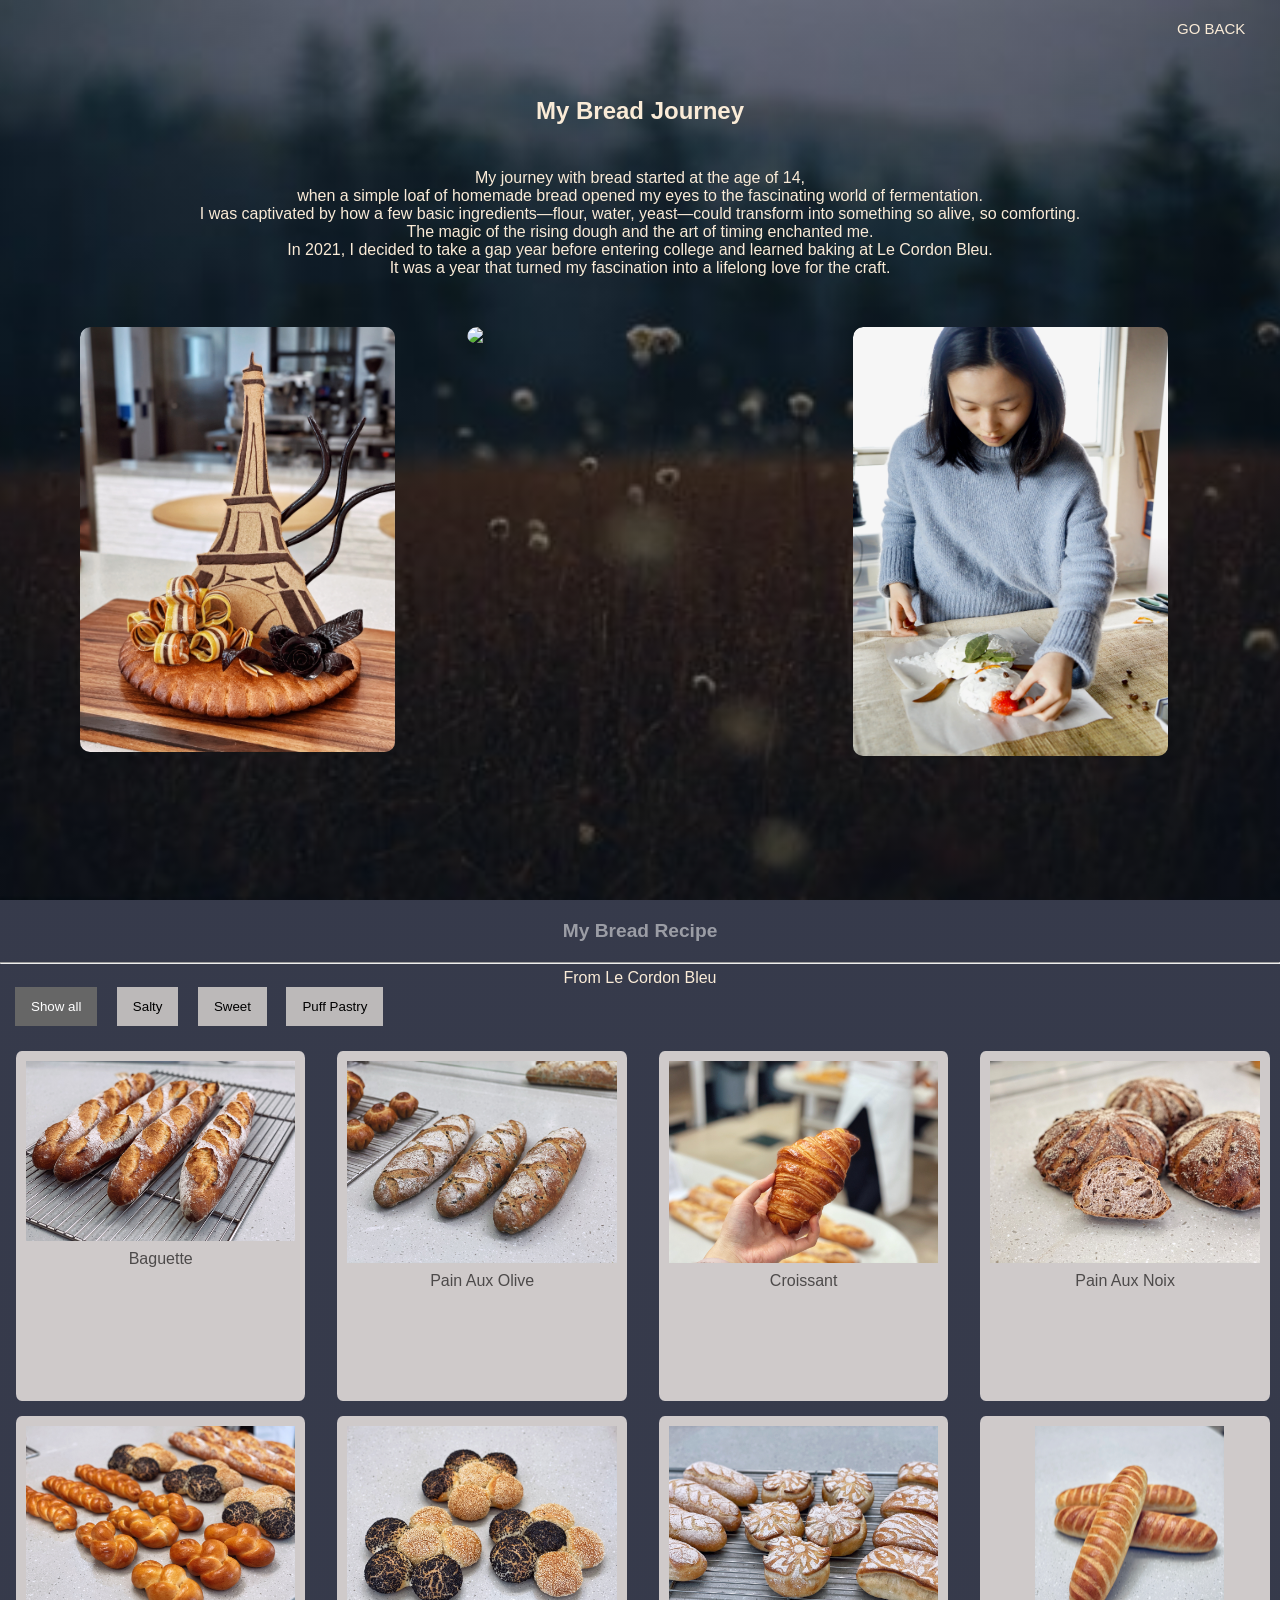
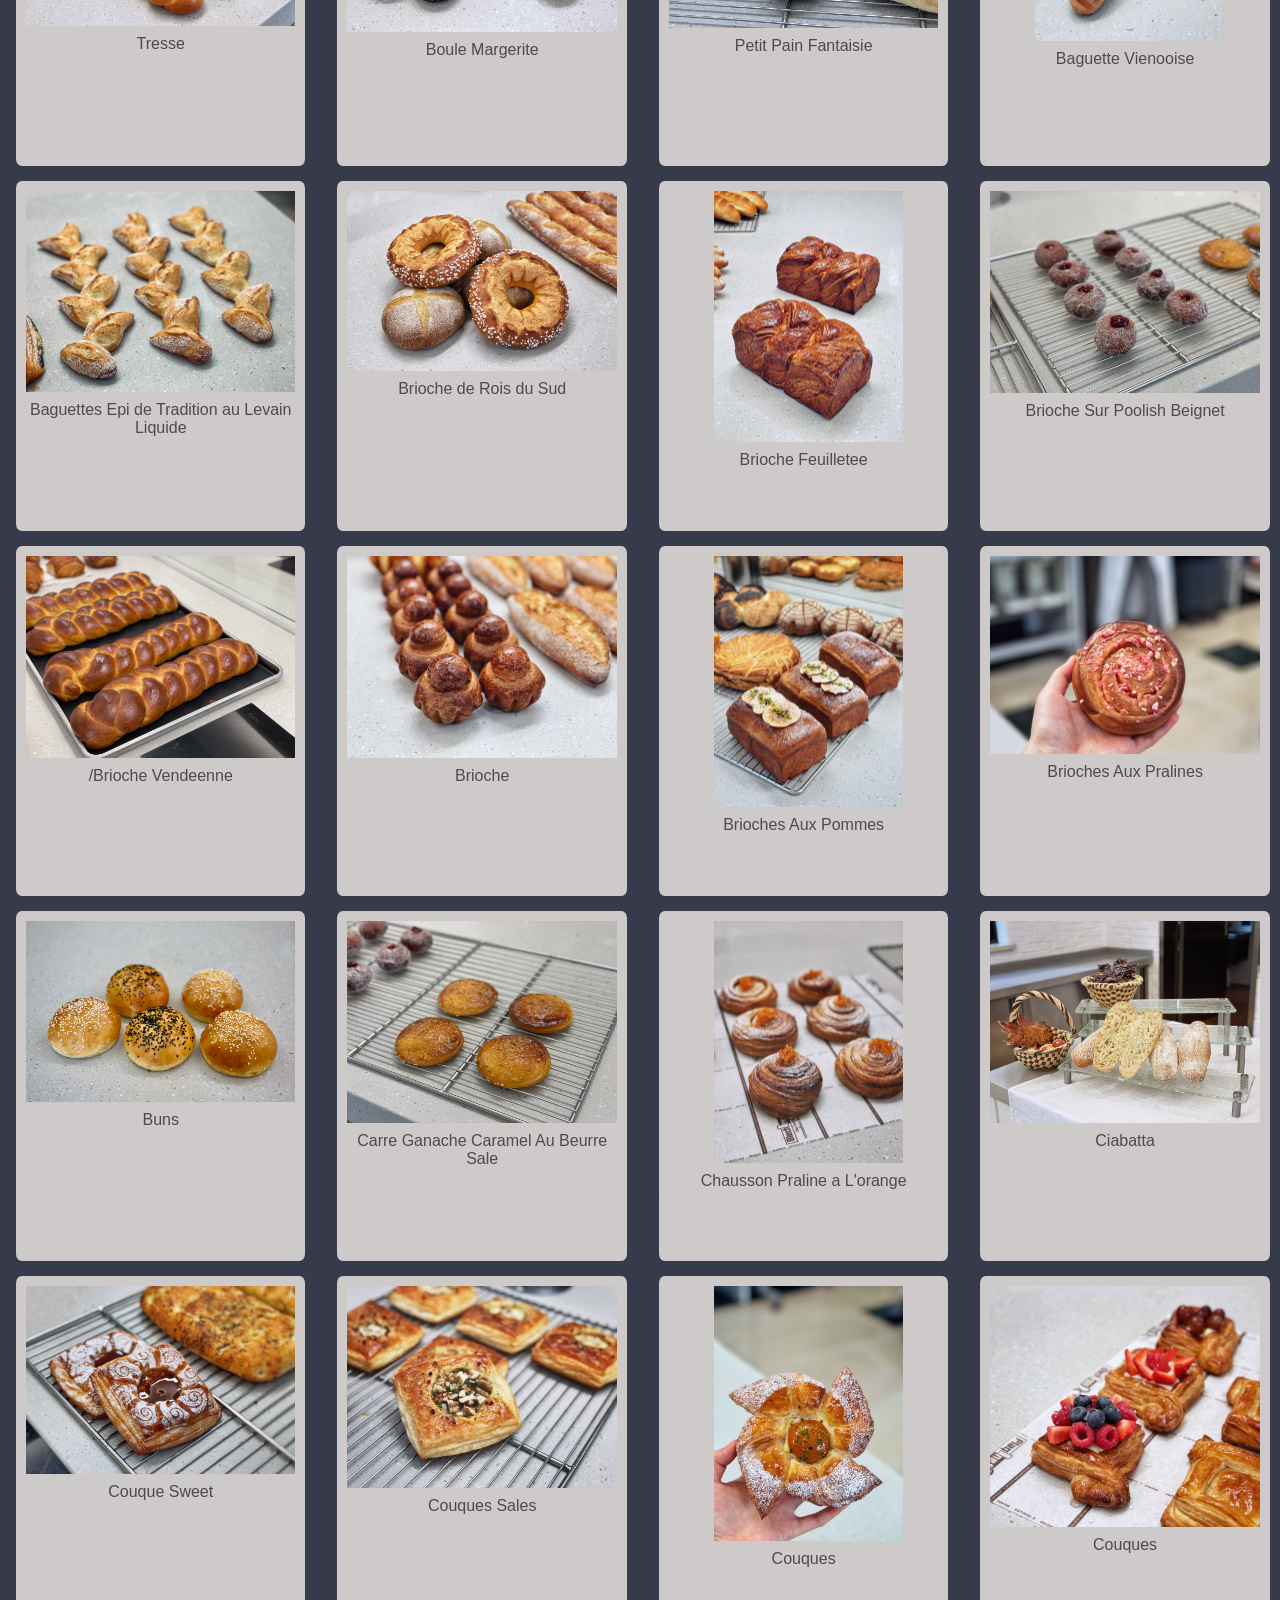
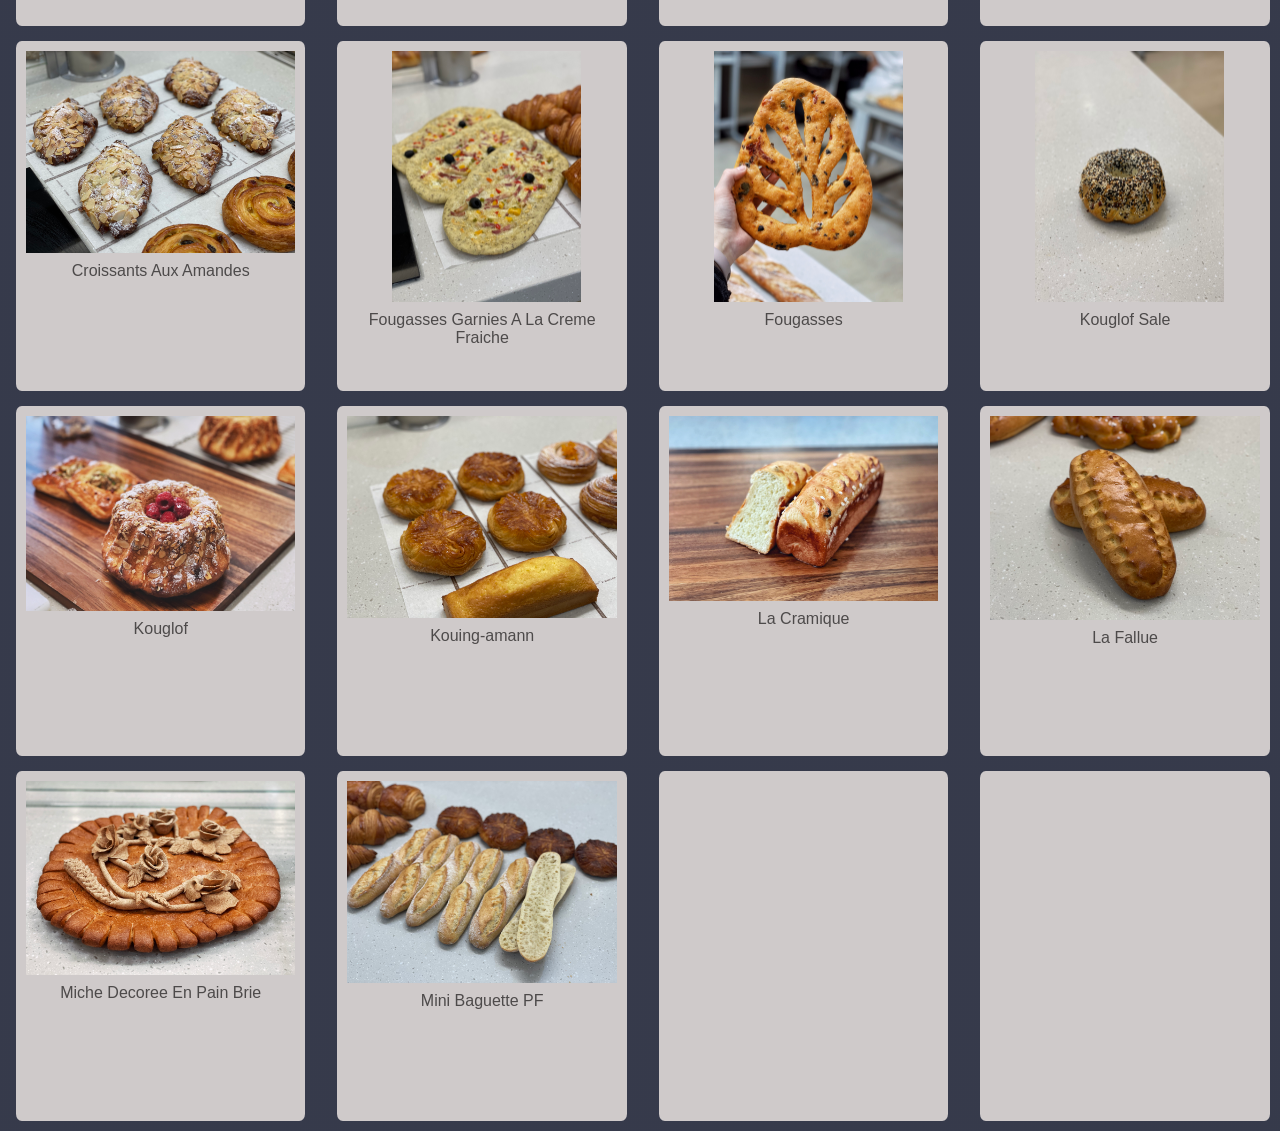
==== hobbies/baking.html @ c71e10bb "update website" ====
<!DOCTYPE html>
<html>

<head>
    <meta name="viewport" content="width=device-width, initial-scale=1.0">
    <!-- link to stylesheet-->
    <link rel="stylesheet" type="text/css" href="../css/baking-style.css">
    <title>Baking</title>
    <script src="https://kit.fontawesome.com/579f6a466d.js" crossorigin="anonymous"></script>
</head>

<body>   
    <div id="header">
        <div class = "nav-btn">
          <a href="../index.html#hobbies">GO BACK</a>
        </div>
        <div class="container">
            <h2 class="sub-title">My Bread Journey</h2>
            <p>My journey with bread started at the age of 14, <br>
              when a simple loaf of homemade bread opened my eyes to the fascinating world of fermentation.<br>
              I was captivated by how a few basic ingredients—flour, water, yeast—could transform into something so alive, so comforting. <br>
              The magic of the rising dough and the art of timing enchanted me.<br>
              In 2021, I decided to take a gap year before entering college and learned baking at Le Cordon Bleu.<br>
              It was a year that turned my fascination into a lifelong love for the craft.
            </p>
                
            <div class="baking-list">
                <div class="bake">
                    <img src="../images/bread/Le_Cordon_Bleu.jpeg" >
                    <div class="layer">
                        <h3>Le Cordon Bleu</h3>
                        <p><a href="#bread-recipe">My Bread Recipe</a></p>                     
                    </div>
                </div>
                <div class="bake">
                  <img src="https://i.pinimg.com/564x/4a/3a/ed/4a3aedffb1300dece381b8e26b8b6430.jpg">
                  <div class="layer">
                      <h3>Collections</h3>
                      <p><a href="#">Find Out</a></p>     
                  </div>
              </div>
              <div class="bake">
                <img src="../images/bread/bread_snowman.JPG" height="90%" width="auto">
                <div class="layer">
                    <h3>Fermentation</h3>
                    <p><a href="#">Find Out</a></p>     
                </div>
            </div>
            </div>
            
        </div>
    </div>

    <div id="bread-recipe">

        <h2>My Bread Recipe</h2>
        <hr>
        <h4 style="color:antiquewhite">From Le Cordon Bleu</h4>
        
        <div id="myBtnContainer">
          <button class="btn active" onclick="filterSelection('all')"> Show all</button>
          <button class="btn" onclick="filterSelection('salty')"> Salty</button>
          <button class="btn" onclick="filterSelection('sweet')"> Sweet</button>
          <button class="btn" onclick="filterSelection('puff')"> Puff Pastry</button>
        </div>
        
        <!-- Portfolio Gallery Grid -->
        <div class="row">
          <div class="column salty">
                <div class="content">
                  <a href="../images/bread/recipe/Baguette.jpg"><img src="../images/bread/pics/Baguette.jpeg" alt="baguette" style="width:100%"></a>
                  <h4>Baguette</h4>
                  <p></p>
                </div>
          </div>
          <div class="column salty">
            <div class="content">
              <a href="../images/bread/recipe/pain_aux_olive.JPG"><img src="../images/bread/pics/pain_aux_olive.JPG" alt="pain-aux-olive" style="width:100%"></a>
              <h4>Pain Aux Olive</h4>
              <p></p>
            </div>
          </div>
          <div class="column puff">
            <div class="content">
            <a href="../images/bread/recipe/croissant.JPG"><img src="../images/bread/pics/croissant.jpeg" alt="croissant" style="width:100%"></a>
              <h4>Croissant</h4>
              <p></p>
            </div>
          </div>
          <div class="column salty">
            <div class="content">
              <a href="../images/bread/recipe/pain_aux_noix.JPG"><img src="../images/bread/pics/pain_aux_noix.jpeg" alt="pain_aux_noix" style="width:100%"></a>
              <h4>Pain Aux Noix</h4>
              <p></p>
            </div>
          </div>
          <div class="column sweet">
            <div class="content">
              <a href="../images/bread/recipe/tresse.JPG"><img src="../images/bread/pics/tresse.jpeg" alt="tresse" style="width:100%"></a>
              <h4>Tresse</h4>
              <p></p>
            </div>
          </div>
          <div class="column salty">
            <div class="content">
            <a href="images/bread/recipe/boule_margerite.JPG"><img src="../images/bread/pics/boule_margerite.jpeg" alt="boule_margerite" style="width:100%"></a>
              <h4>Boule  Margerite</h4>
              <p></p>
            </div>
          </div>
        
          <div class="column sourdough">
            <div class="content">
              <a href="../images/bread/recipe/petit_pains_fantaisie2.JPG"><img src="../images/bread/pics/petit_pains_fantaisie2.jpeg" alt="Car" style="width:100%"></a>
              <h4>Petit Pain Fantaisie</h4>
              <p></p>
            </div>
          </div>
          <div class="column salty">
            <div class="content">
            <a href="../images/bread/recipe/baguette_viennoise.JPG"><img src="../images/bread/pics/baguette_viennoise.jpeg" alt="baguette_viennoise" style="width:70%; margin-left:45px"></a>
              <h4>Baguette Vienooise</h4>
              <p></p>
            </div>
          </div>
          <div class="column salty">
            <div class="content">
            <a href="../images/bread/recipe/baguettes_epi_de_tradition_au_levain_liquide.JPG"><img src="../images/bread/pics/baguettes_epi_de_tradition_au_levain_liquide.jpeg" alt="baguettes_epi_de_tradition_au_levain_liquide" style="width:100%"></a>
              <h4>Baguettes Epi de Tradition au Levain Liquide</h4>
              <p></p>
            </div>
          </div>
         <div class="column sweet">
            <div class="content">
            <a href="../images/bread/recipe/brioche_de_rois_du_sud.JPG"><img src="../images/bread/pics/brioche_de_rois_du_sud.jpeg" alt="brioche_de_rois_du_sud" style="width:100%"></a>
              <h4>Brioche de Rois du Sud</h4>
              <p></p>
            </div>
         </div>
         <div class="column puff">
          <div class="content">
          <a href="../images/bread/recipe/brioche_feuilletee.JPG"><img src="../images/bread/pics/brioche_feuilletee.jpeg" alt="brioche_feuilletee" style="width:70%; margin-left:45px"></a>
            <h4>Brioche Feuilletee</h4>
            <p></p>
          </div>
       </div>
     <div class="column sweet">
        <div class="content">
        <a href="../images/bread/recipe/brioche_sur_poolish_beignet.JPG"><img src="../images/bread/pics/brioche_sur_poolish_beignet.jpeg" alt="brioche_sur_poolish_beignet" style="width:100%"></a>
          <h4>Brioche Sur Poolish Beignet</h4>
          <p></p>
        </div>
     </div>
     <div class="column sweet">
      <div class="content">
      <a href="../images/bread/recipe/brioche_vendeenne.JPG"><img src="../images/bread/pics/brioche_vendeenne.jpeg" alt="brioche_vendeenne" style="width:100%"></a>
        <h4>/Brioche Vendeenne</h4>
        <p></p>
      </div>
     </div>
     <div class="column sweet">
      <div class="content">
      <a href="../images/bread/recipe/brioche.JPG"><img src="../images/bread/pics/brioche.jpeg" alt="brioche" style="width:100%"></a>
        <h4>Brioche</h4>
        <p></p>
      </div>
     </div>
     <div class="column sweet">
      <div class="content">
      <a href="../images/bread/recipe/brioches_aux_pommes.JPG"><img src="../images/bread/pics/brioches_aux_pommes.jpeg" alt="brioches_aux_pommes" style="width:70%; margin-left:45px"></a>
        <h4>Brioches Aux Pommes</h4>
        <p></p>
      </div>
     </div>
     <div class="column sweet">
      <div class="content">
      <a href="../images/bread/recipe/Brioches_Aux_Pralines.jpg"><img src="../images/bread/pics/Brioches_Aux_Pralines.jpeg" alt="Brioches_Aux_Pralines" style="width:100%"></a>
        <h4>Brioches Aux Pralines</h4>
        <p></p>
      </div>
     </div>
     <div class="column sweet">
      <div class="content">
      <a href="../images/bread/recipe/buns.JPG"><img src="../images/bread/pics/buns.jpeg" alt="buns" style="width:100%"></a>
        <h4>Buns</h4>
        <p></p>
      </div>
     </div>
     <div class="column sweet">
      <div class="content">
      <a href="../images/bread/recipe/carre_ganache_caramel_au_beurre_sale.JPG"><img src="../images/bread/pics/carre_ganache_caramel_au_beurre__sale.jpeg" alt="carre_ganache_caramel_au_beurre_sale" style="width:100%"></a>
        <h4>Carre Ganache Caramel Au Beurre Sale</h4>
        <p></p>
      </div>
     </div>
     <div class="column puff">
      <div class="content">
      <a href="../images/bread/recipe/chausson_praline_a_l'orange.JPG"><img src="../images/bread/pics/chausson_praline_a__l'orange.jpeg" alt="chausson_praline_a_l'orange" style="width:70%; margin-left:45px"></a>
        <h4>Chausson Praline a L'orange</h4>
        <p></p>
      </div>
     </div>
     <div class="column salty">
      <div class="content">
      <a href="../images/bread/recipe/ciabatta.JPG"><img src="../images/bread/pics/ciabatta.jpeg" alt="ciabatta" style="width:100%"></a>
        <h4>Ciabatta</h4>
        <p></p>
      </div>
     </div>
     <div class="column puff">
      <div class="content">
      <a href="../"><img src="../images/bread/pics/couque_sweet.jpeg" alt="couque_sweet" style="width:100%"></a>
        <h4>Couque Sweet</h4>
        <p></p>
      </div>
     </div>
     <div class="column puff">
      <div class="content">
      <a href="../images/bread/recipe/couques_sales.JPG"><img src="../images/bread/pics/couques_sales.jpeg" alt="couques_sales" style="width:100%"></a>
        <h4>Couques Sales</h4>
        <p></p>
      </div>
     </div>
     <div class="column puff">
      <div class="content">
      <a href="../images/bread/recipe/couques.JPG"><img src="../images/bread/pics/couques.jpeg" alt="couques" style="width:70%; margin-left:45px"></a>
        <h4>Couques</h4>
        <p></p>
      </div>
     </div>
     <div class="column puff">
      <div class="content">
      <a href="../images/bread/recipe/couques2.JPG"><img src="../images/bread/pics/couques2.jpeg" alt="couques2" style="width:100%"></a>
        <h4>Couques</h4>
        <p></p>
      </div>
     </div>
     <div class="column puff">
      <div class="content">
      <a href="../images/bread/recipe/Croissants_Aux_Amandes.jpg"><img src="../images/bread/pics/Croissants_Aux_Amandes.jpeg" alt="Croissants_Aux_Amandes" style="width:100%"></a>
        <h4>Croissants Aux Amandes</h4>
        <p></p>
      </div>
     </div>
     <div class="column salty">
      <div class="content">
      <a href="../images/bread/recipe/fougasses_garnies_a_la_creme_fraiche.JPG"><img src="../images/bread/pics/fougasses_garnies_a_la_creme_fraiche.jpeg" alt="fougasses_garnies_a_la_creme_fraiche" style="width:70%; margin-left:45px"></a>
        <h4>Fougasses Garnies A La Creme Fraiche</h4>
        <p></p>
      </div>
     </div>
     <div class="column salty">
      <div class="content">
      <a href="../images/bread/recipe/Fougasses.jpg"><img src="../images/bread/pics/Fougasses.jpeg" alt="Fougasses" style="width:70%; margin-left:45px"></a>
        <h4>Fougasses</h4>
        <p></p>
      </div>
     </div>
     <div class="column salty">
      <div class="content">
      <a href="../images/bread/recipe/kouglof_sale.JPG"><img src="../images/bread/pics/kouglof_sale.jpeg" alt="kouglof_sale" style="width:70%; margin-left:45px"></a>
        <h4>Kouglof Sale</h4>
        <p></p>
      </div>
     </div>
     <div class="column sweet">
      <div class="content">
      <a href="../images/bread/recipe/kouglof.JPG"><img src="../images/bread/pics/kouglof.jpeg" alt="kouglof" style="width:100%"></a>
        <h4>Kouglof</h4>
        <p></p>
      </div>
     </div>
     <div class="column puff">
      <div class="content">
      <a href="../images/bread/recipe/kouing-amann.JPG"><img src="../images/bread/pics/kouing-amann.jpeg" alt="kouing-amann" style="width:100%"></a>
        <h4>Kouing-amann</h4>
        <p></p>
      </div>
     </div>
     <div class="column sweet">
      <div class="content">
      <a href="../images/bread/recipe/La_Cramique.jpg"><img src="../images/bread/pics/La_Cramique.jpeg" alt="La_Cramique" style="width:100%"></a>
        <h4>La Cramique</h4>
        <p></p>
      </div>
     </div>
     <div class="column sweet">
      <div class="content">
      <a href="../images/bread/recipe/La_Fallue.jpg"><img src="../images/bread/pics/La_Fallue.jpeg" alt="La_Fallue" style="width:100%"></a>
        <h4>La Fallue</h4>
        <p></p>
      </div>
     </div>
     <div class="column salty">
      <div class="content">
      <a href="../images/bread/recipe/miche_decoree_en_pain_brie.JPG"><img src="../images/bread/pics/miche_decoree_en_pain_brie.jpeg" alt="miche_decoree_en_pain_brie" style="width:100%"></a>
        <h4>Miche Decoree En Pain Brie</h4>
        <p></p>
      </div>
     </div>
     <div class="column salty">
      <div class="content">
      <a href="../images/bread/recipe/mini_baguette_PF.JPG"><img src="../images/bread/pics/mini_baguette_PF.jpeg" alt="mini_baguette_PF" style="width:100%"></a>
        <h4>Mini Baguette PF</h4>
        <p></p>
      </div>
     </div>     
     <div class="column sweet">
      <div class="content">
      <a href="../"><img src="../" alt="" style="width:100%"></a>
        <h4></h4>
        <p></p>
      </div>
     </div>
     <div class="column sweet">
      <div class="content">
      <a href="../"><img src="../" alt="" style="width:100%"></a>
        <h4></h4>
        <p></p>
      </div>
     </div>

        <!-- END GRID -->
        </div>
        
    </div>


<!-- JavaScript for Gallery -->

    <script>
        filterSelection("all")
        function filterSelection(c) {
          var x, i;
          x = document.getElementsByClassName("column");
          if (c == "all") c = "";
          for (i = 0; i < x.length; i++) {
            w3RemoveClass(x[i], "show");
            if (x[i].className.indexOf(c) > -1) w3AddClass(x[i], "show");
          }
        }
        
        function w3AddClass(element, name) {
          var i, arr1, arr2;
          arr1 = element.className.split(" ");
          arr2 = name.split(" ");
          for (i = 0; i < arr2.length; i++) {
            if (arr1.indexOf(arr2[i]) == -1) {element.className += " " + arr2[i];}
          }
        }
        
        function w3RemoveClass(element, name) {
          var i, arr1, arr2;
          arr1 = element.className.split(" ");
          arr2 = name.split(" ");
          for (i = 0; i < arr2.length; i++) {
            while (arr1.indexOf(arr2[i]) > -1) {
              arr1.splice(arr1.indexOf(arr2[i]), 1);     
            }
          }
          element.className = arr1.join(" ");
        }
        
        
        // Add active class to the current button (highlight it)
        var btnContainer = document.getElementById("myBtnContainer");
        var btns = btnContainer.getElementsByClassName("btn");
        for (var i = 0; i < btns.length; i++) {
          btns[i].addEventListener("click", function(){
            var current = document.getElementsByClassName("active");
            current[0].className = current[0].className.replace(" active", "");
            this.className += " active";
          });
        }
        </script>
        

</body>
</html>
---- css/baking-style.css ----
/* ------Baking------ */
html{
    scroll-behavior:smooth;
  }
  *{
    margin:0;
    padding: 0;
    font-family:'Poppins',sans-serif;
  }
  #header{
      height:100vh;
      width:100%;
      background:linear-gradient(rgba(4,9,30,0.5),rgba(4,9,30,0.5)),url(../images/background/ARTFLAKES_COM.jpeg);
      background-position:center;
      background-color: #4d4a4a;
      background-size:cover;
      position:relative;
  }
  .nav-btn{
    display:flex;
    justify-content:space-between;
  }
  
  .nav-btn a{
      color:antiquewhite;
      margin-left:90%;
      text-decoration:none;
      font-size:15px;
      font-family:'Gill Sans', 'Gill Sans MT', Calibri, 'Trebuchet MS', sans-serif;
      padding:20px 25px 20px;
      cursor:pointer;
      display:inline-block;
      position:relative;
  }
  .nav-btn ::after{
    content:'';
    width:0;
    left:0;
    height:2px;
    background: #f3ba35;
    display:block;
    margin:auto;
    transition:0.5s;
  }
  .nav-btn :hover::after{
    width:100%;
  }
  
  .sub-title{
      font-family:'Gill Sans', 'Gill Sans MT', Calibri, 'Trebuchet MS', sans-serif;
      text-align:center;
      color:antiquewhite;
      margin-bottom:5px;
      padding: 3%;
  }
  .container p{
      text-align:center;
      margin-top: 5px;
      font-family:'Gill Sans', 'Gill Sans MT', Calibri, 'Trebuchet MS', sans-serif;
      color:antiquewhite;
  }
  .baking-list{
      display:grid;
      grid-template-columns:repeat(auto-fit,minmax(100px,1fr));
      grid-gap:40px;
      margin-top:50px;
      margin-bottom:50px;
      margin-right:80px;
      margin-left:80px;
      border-radius:10px;
  }
  
  .bake{
      border-radius:10px;
      position:relative;
      overflow:hidden;
  }
  .bake img{
      width:315px;
      border-radius:10px;
      display:block;
      transition:transform 0.5s;
  }
  .layer{
      width:350px;
      height:0;
      background:linear-gradient(rgba(235, 227, 227, 0.8),#f3ba35);
      border-radius:10px;
      position:absolute;
      left:0;
      bottom:0;
      overflow:hidden;
      display:flex;
      align-items:center;
      justify-content:center;
      flex-direction:column;
      padding: 0 40px;
      text-align:center;
      border-right:10px;
      font-size:20px;
      transition:height 0.5s;
  }
  
  .layer h3{
      font-weight:600;
      margin-bottom:20px;
      font-family: 'Gill Sans', 'Gill Sans MT', Calibri, 'Trebuchet MS', sans-serif;
      color:#666;
      font-size:large;
  
  }
  .layer p a{
      font-weight:400;
      font-family: 'Gill Sans', 'Gill Sans MT', Calibri, 'Trebuchet MS', sans-serif;
      color:#666;
      font-size:medium;
      text-decoration:overline;
  }
  .bake:hover img{
      transform:scale(1.1);
      border-radius:10px;
  
  }
  .bake:hover .layer{
      height:100%;
      width:350px;
      left:-15px;
  }
  /* .baking-list div:hover{
      background:#f3ba35;
      transform:translateY(-10px);
  } */
  
  
  /* ------Image Gallery------ */
  #bread-recipe {
      /* max-width: 1000px; */
      margin: 0;
      height:fit-content;
      width:100%;
      /* padding:20px 0; */
      background:linear-gradient(rgba(4,9,30,0.8),rgba(4,9,30,0.8));
      background-position:center;
      background-size:cover;
      position:relative;
  }
    
  #bread-recipe h2{
      font-weight:600;
      font-family: 'Gill Sans', 'Gill Sans MT', Calibri, 'Trebuchet MS', sans-serif;
      color:#ffffff;
      font-size:larger;
      text-align: center;
      /* background-color: #f1f1f1; */
      opacity:0.5;
      padding: 20px;
      
  }
  #bread-recipe h4{
      font-family: 'Gill Sans', 'Gill Sans MT', Calibri, 'Trebuchet MS', sans-serif;
      text-align: center;
      color:#4d4a4a;
      font-weight:400;
      margin-top: 5px;
  
  }
  * {
      box-sizing: border-box;
    }
    
    h1 {
      font-size: 50px;
      word-break: break-all;
    }
    
    .row {
      margin: 10px -16px;
    }
    
    /* Add padding BETWEEN each column */
    .row,
    .row > .column {
      padding: 5px;
    }
    
    /* Create three equal columns that floats next to each other */
    .column {
      float:left;
      width: 23%;
      display: none; /* Hide all elements by default */
      margin-left: 22px;
    }
    
    /* Clear floats after rows */ 
    .row:after {
      content: "";
      display: table;
      clear: both;
    }
    
    /* Content */
    .content {
      background-color: rgb(207, 202, 202);
      padding: 10px;
      height:350px;
      color:#4d4a4a;
      border-radius: 2%;
      margin-top: 5px;
    }
    
    /* The "show" class is added to the filtered elements */
    .show {
      display: block;
    }
    
    /* Style the buttons */
    .btn {
      border: none;
      outline: none;
      padding: 12px 16px;
      background-color: #bcb9b9;
      cursor: pointer;
      margin-left: 15px;
    }
    
    .btn:hover {
      background-color: #ddd;
    }
    
    .btn.active {
      background-color: #666;
      color: white;
    }
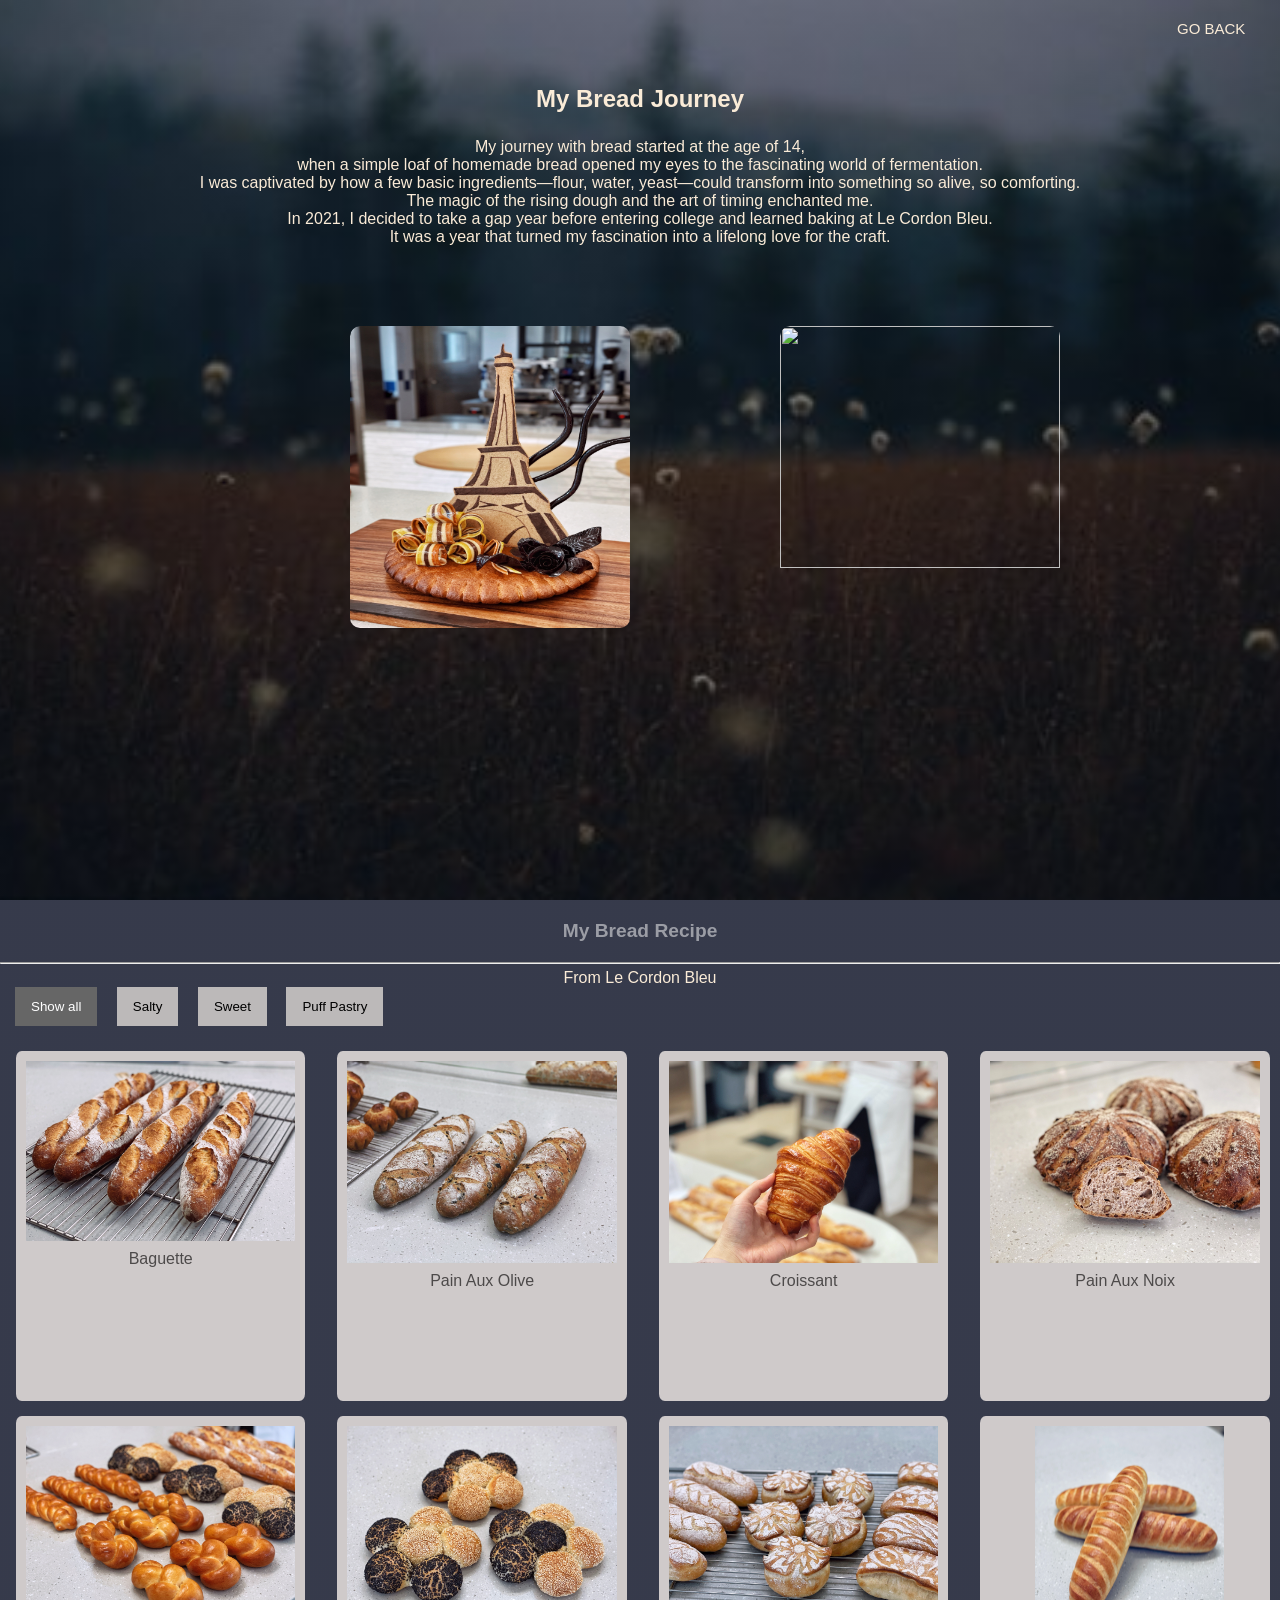
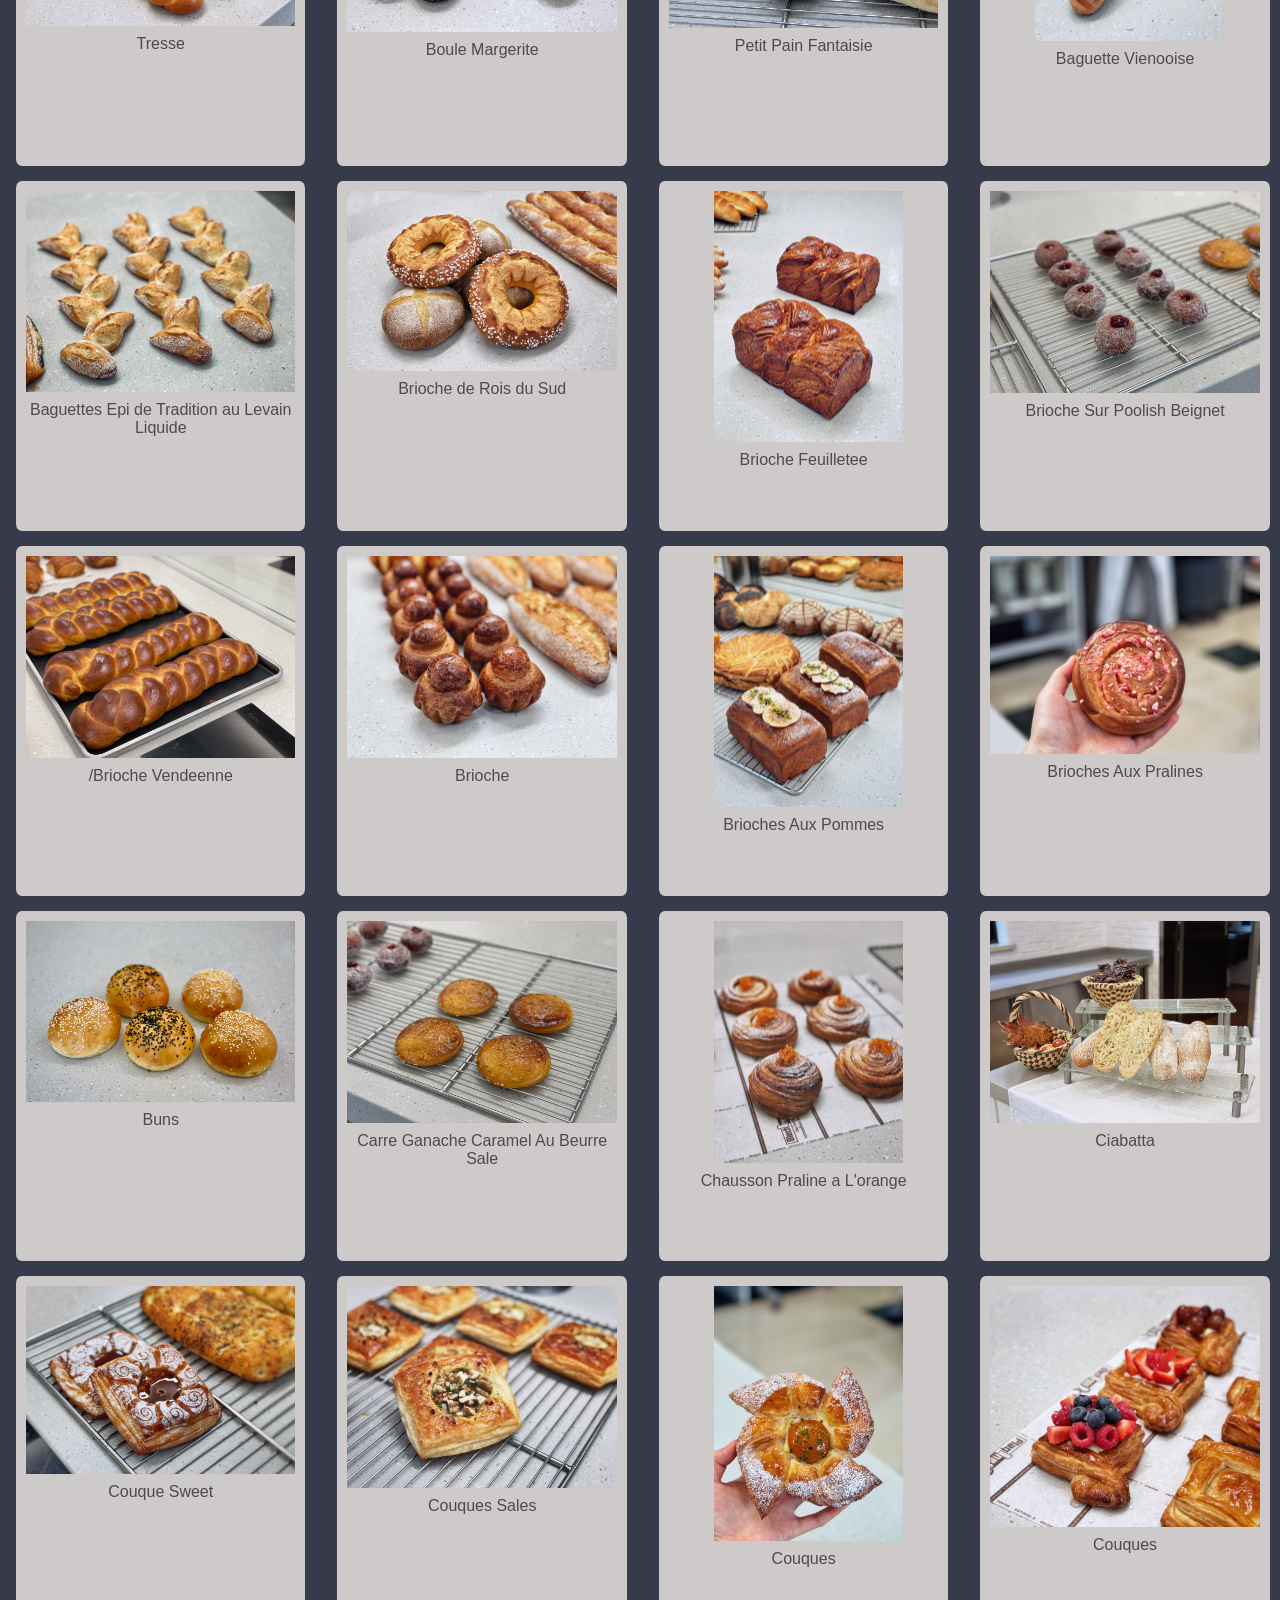
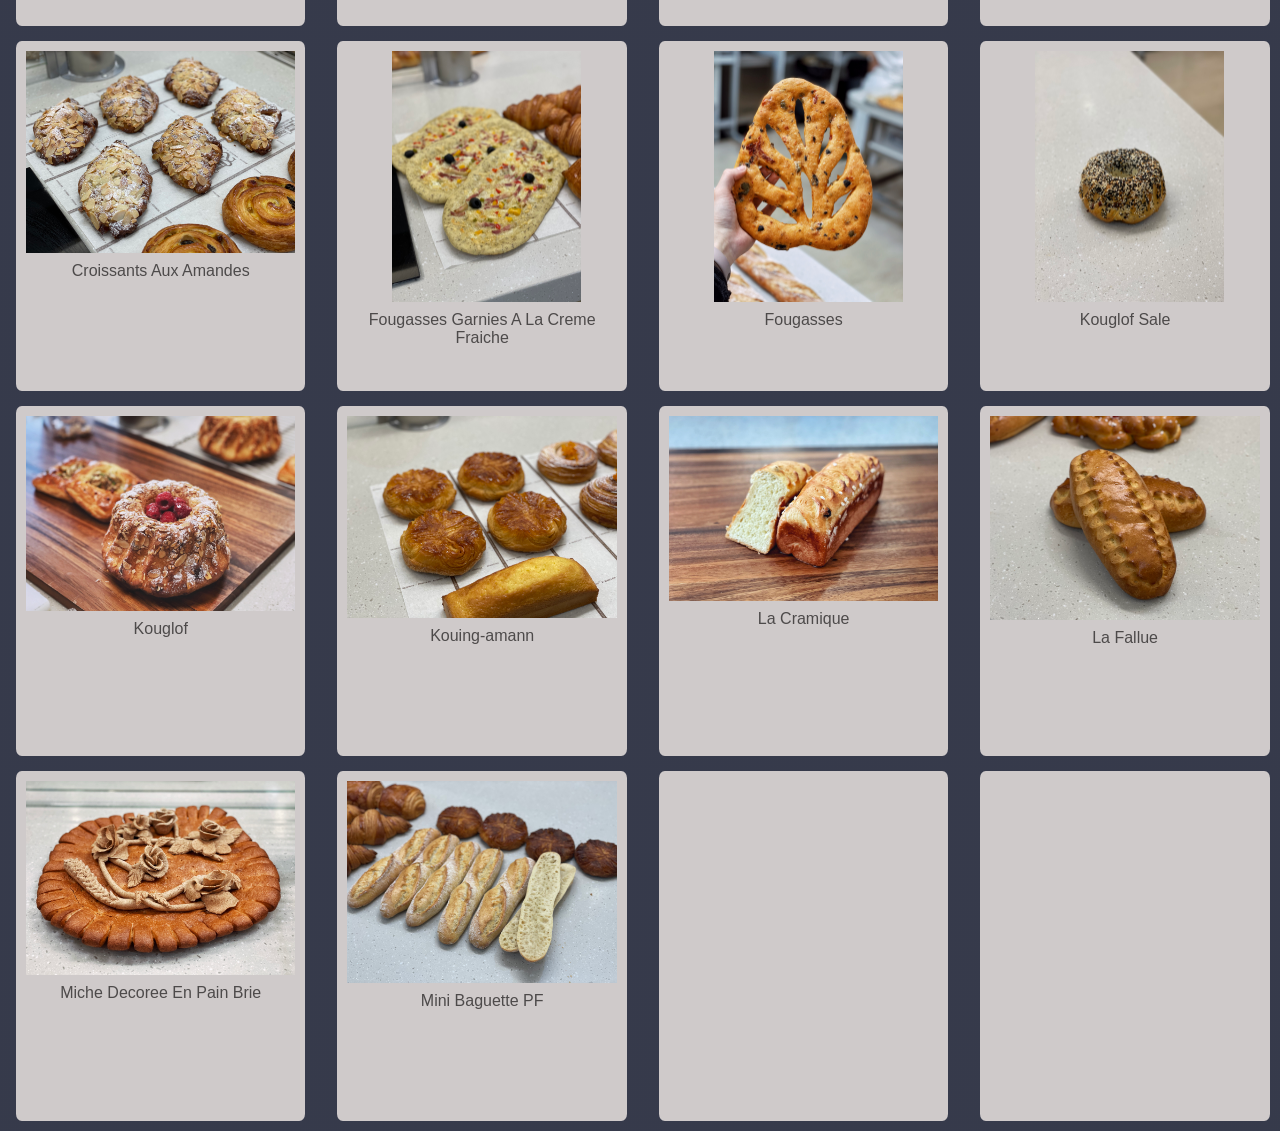
==== commit ae51bc20: "update" ====
--- a/hobbies/baking.html
+++ b/hobbies/baking.html
@@ -26,26 +26,20 @@
                 
             <div class="baking-list">
                 <div class="bake">
-                    <img src="../images/bread/Le_Cordon_Bleu.jpeg" >
+                    <img src="../images/bread/Le_Cordon_Bleu.jpeg" height="80%" width="auto">
                     <div class="layer">
                         <h3>Le Cordon Bleu</h3>
                         <p><a href="#bread-recipe">My Bread Recipe</a></p>                     
                     </div>
                 </div>
                 <div class="bake">
-                  <img src="https://i.pinimg.com/564x/4a/3a/ed/4a3aedffb1300dece381b8e26b8b6430.jpg">
+                  <img src="https://i.pinimg.com/564x/4a/3a/ed/4a3aedffb1300dece381b8e26b8b6430.jpg" height="80%" width="auto">
                   <div class="layer">
                       <h3>Collections</h3>
                       <p><a href="#">Find Out</a></p>     
                   </div>
               </div>
-              <div class="bake">
-                <img src="../images/bread/bread_snowman.JPG" height="90%" width="auto">
-                <div class="layer">
-                    <h3>Fermentation</h3>
-                    <p><a href="#">Find Out</a></p>     
-                </div>
-            </div>
+             
             </div>
             
         </div>
--- a/css/baking-style.css
+++ b/css/baking-style.css
@@ -50,23 +50,23 @@
       font-family:'Gill Sans', 'Gill Sans MT', Calibri, 'Trebuchet MS', sans-serif;
       text-align:center;
       color:antiquewhite;
-      margin-bottom:5px;
-      padding: 3%;
+      margin-bottom:0;
+      padding: 2%;
   }
   .container p{
       text-align:center;
-      margin-top: 5px;
+      margin-top: 0;
       font-family:'Gill Sans', 'Gill Sans MT', Calibri, 'Trebuchet MS', sans-serif;
       color:antiquewhite;
   }
   .baking-list{
       display:grid;
       grid-template-columns:repeat(auto-fit,minmax(100px,1fr));
-      grid-gap:40px;
-      margin-top:50px;
-      margin-bottom:50px;
+      grid-gap:10px;
+      margin-top:80px;
+      margin-bottom:80px;
       margin-right:80px;
-      margin-left:80px;
+      margin-left:350px;
       border-radius:10px;
   }
   
@@ -76,19 +76,19 @@
       overflow:hidden;
   }
   .bake img{
-      width:315px;
+      width:280px;
       border-radius:10px;
       display:block;
       transition:transform 0.5s;
   }
   .layer{
-      width:350px;
+      width:300px;
       height:0;
       background:linear-gradient(rgba(235, 227, 227, 0.8),#f3ba35);
       border-radius:10px;
       position:absolute;
       left:0;
-      bottom:0;
+      bottom:50px;
       overflow:hidden;
       display:flex;
       align-items:center;
@@ -123,7 +123,7 @@
   }
   .bake:hover .layer{
       height:100%;
-      width:350px;
+      width:315px;
       left:-15px;
   }
   /* .baking-list div:hover{
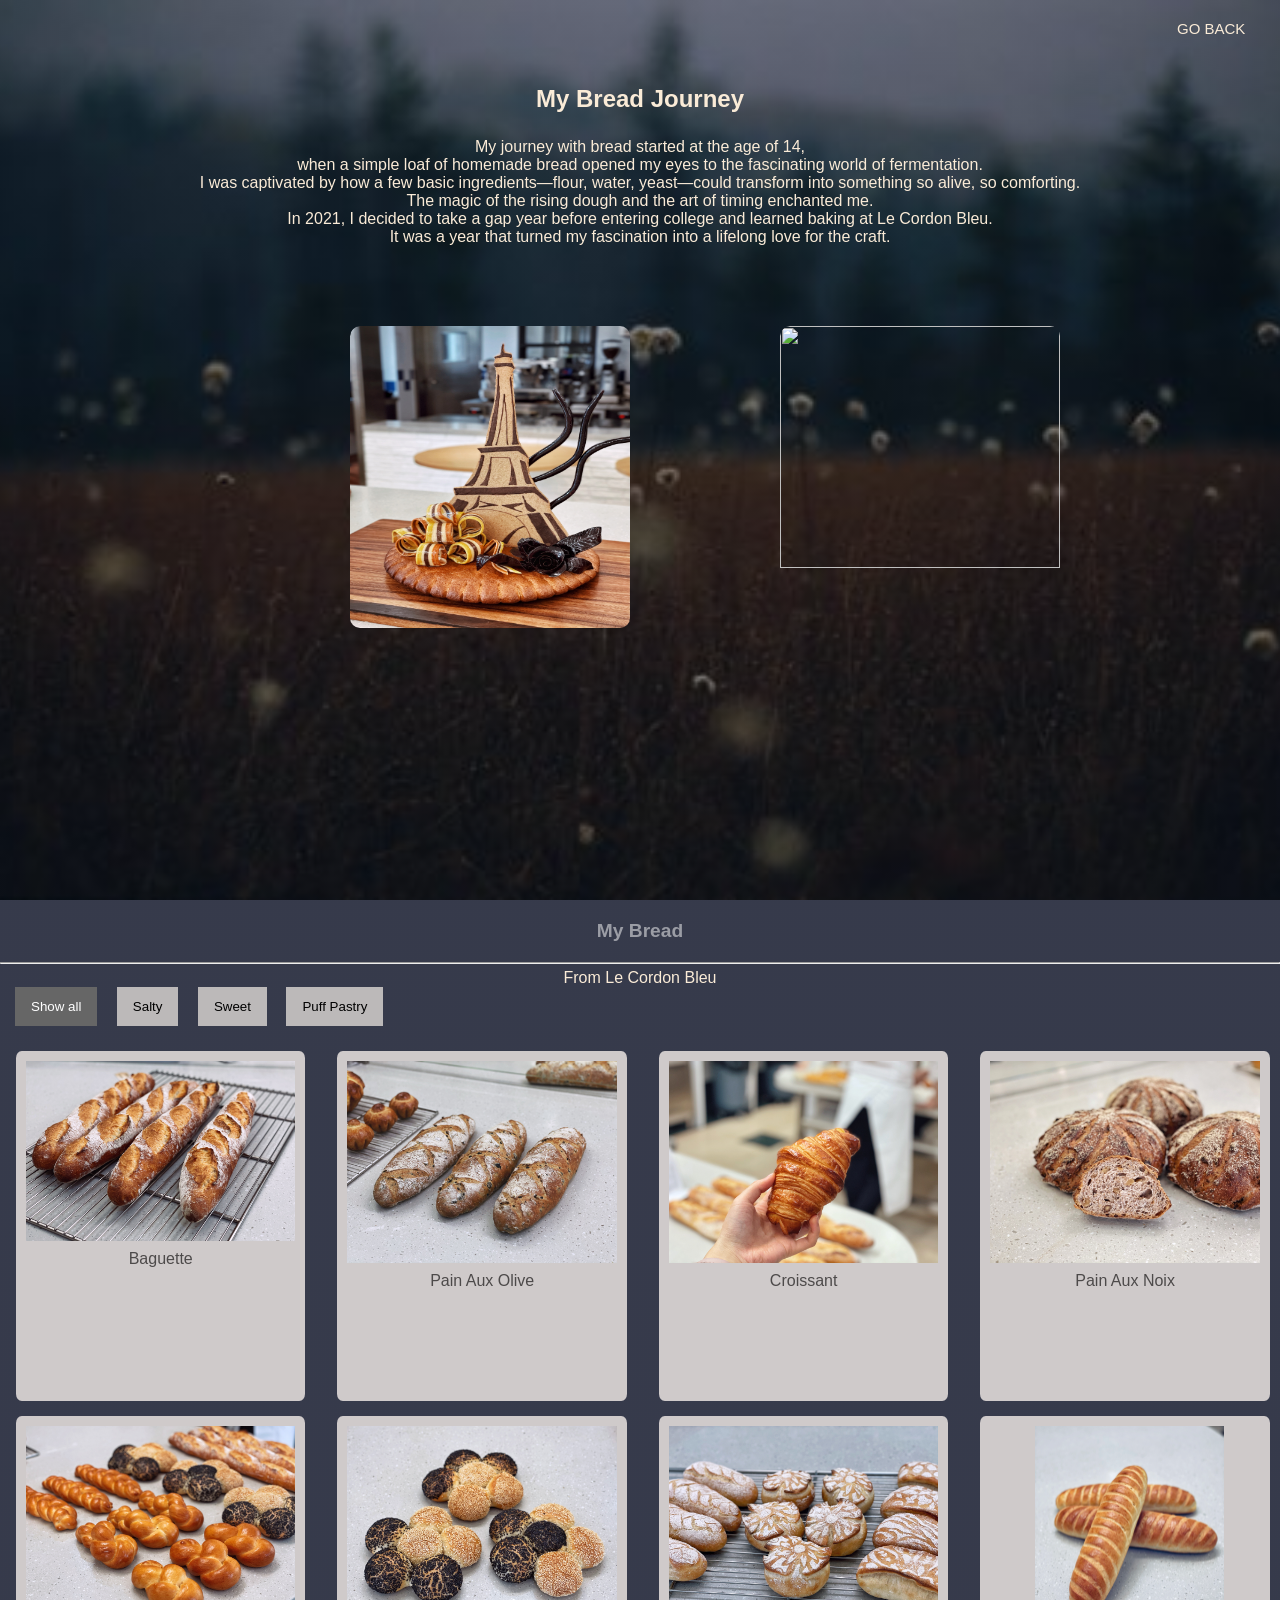
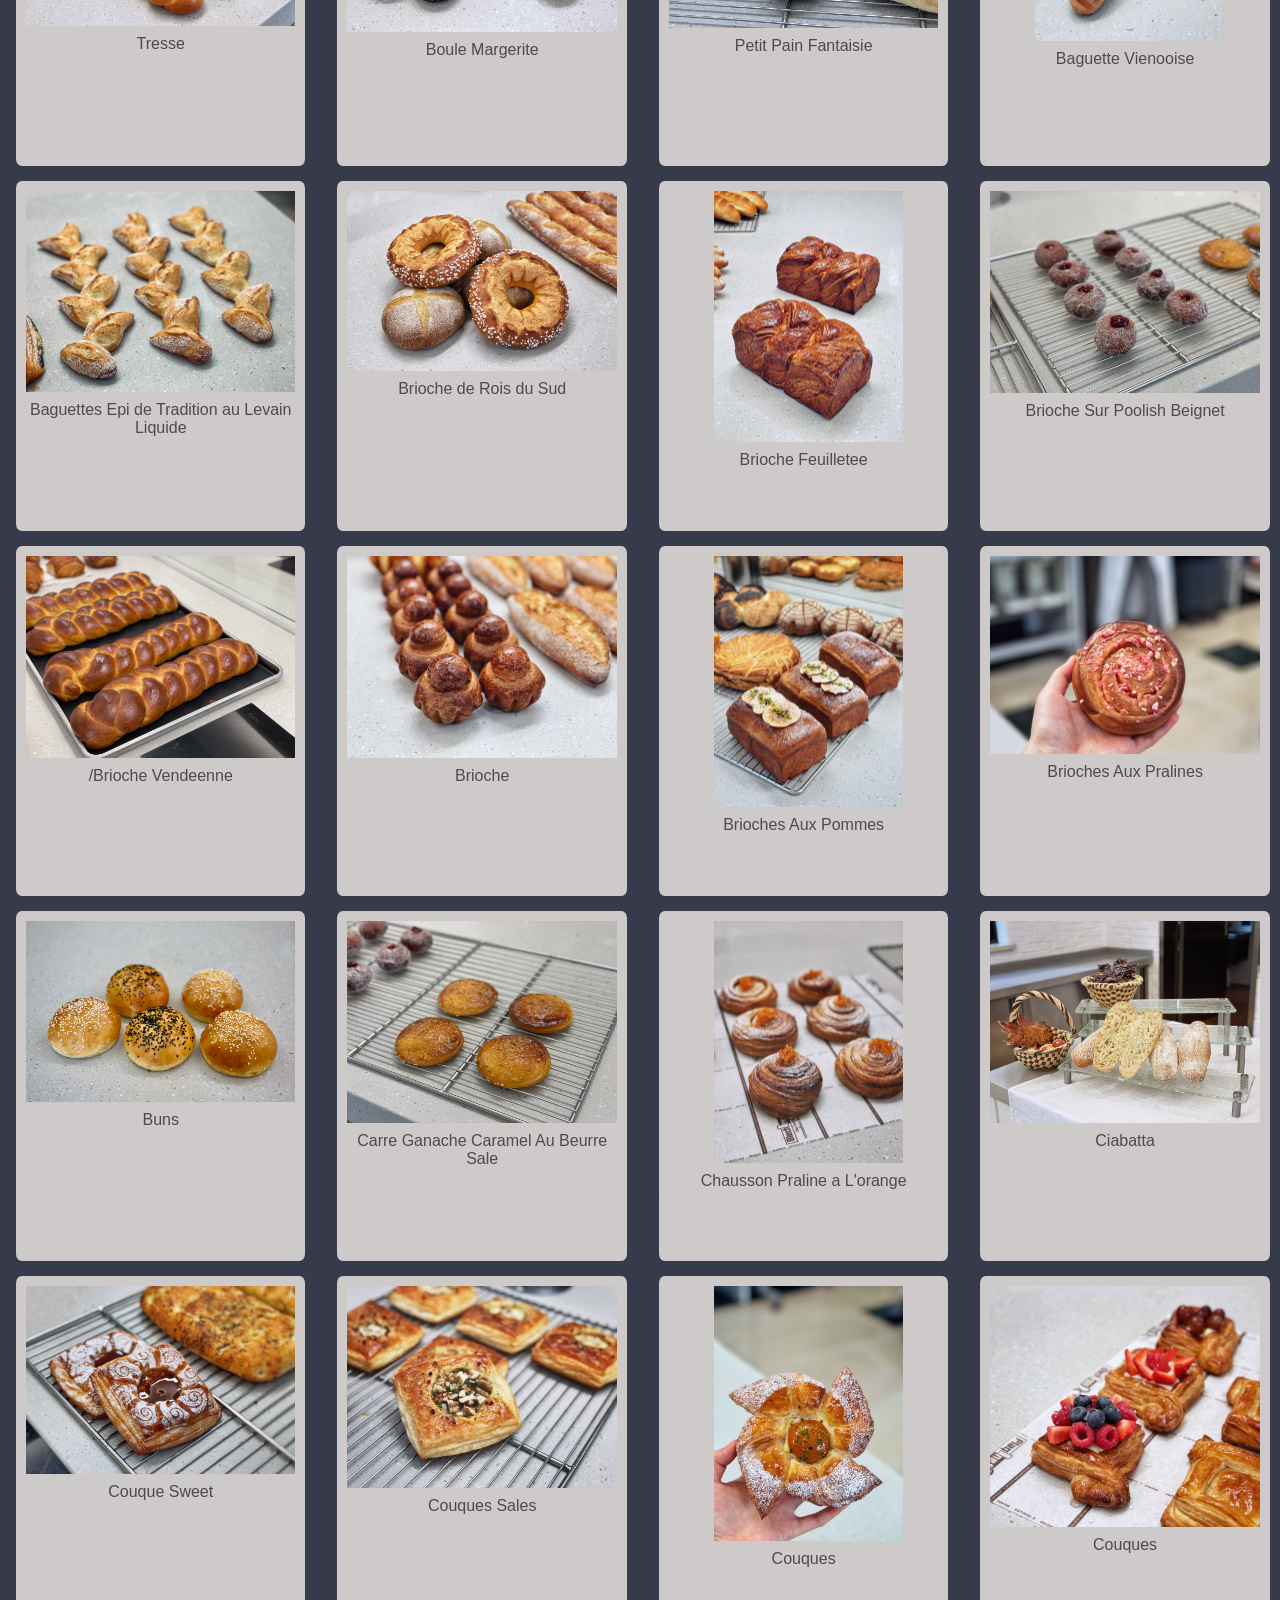
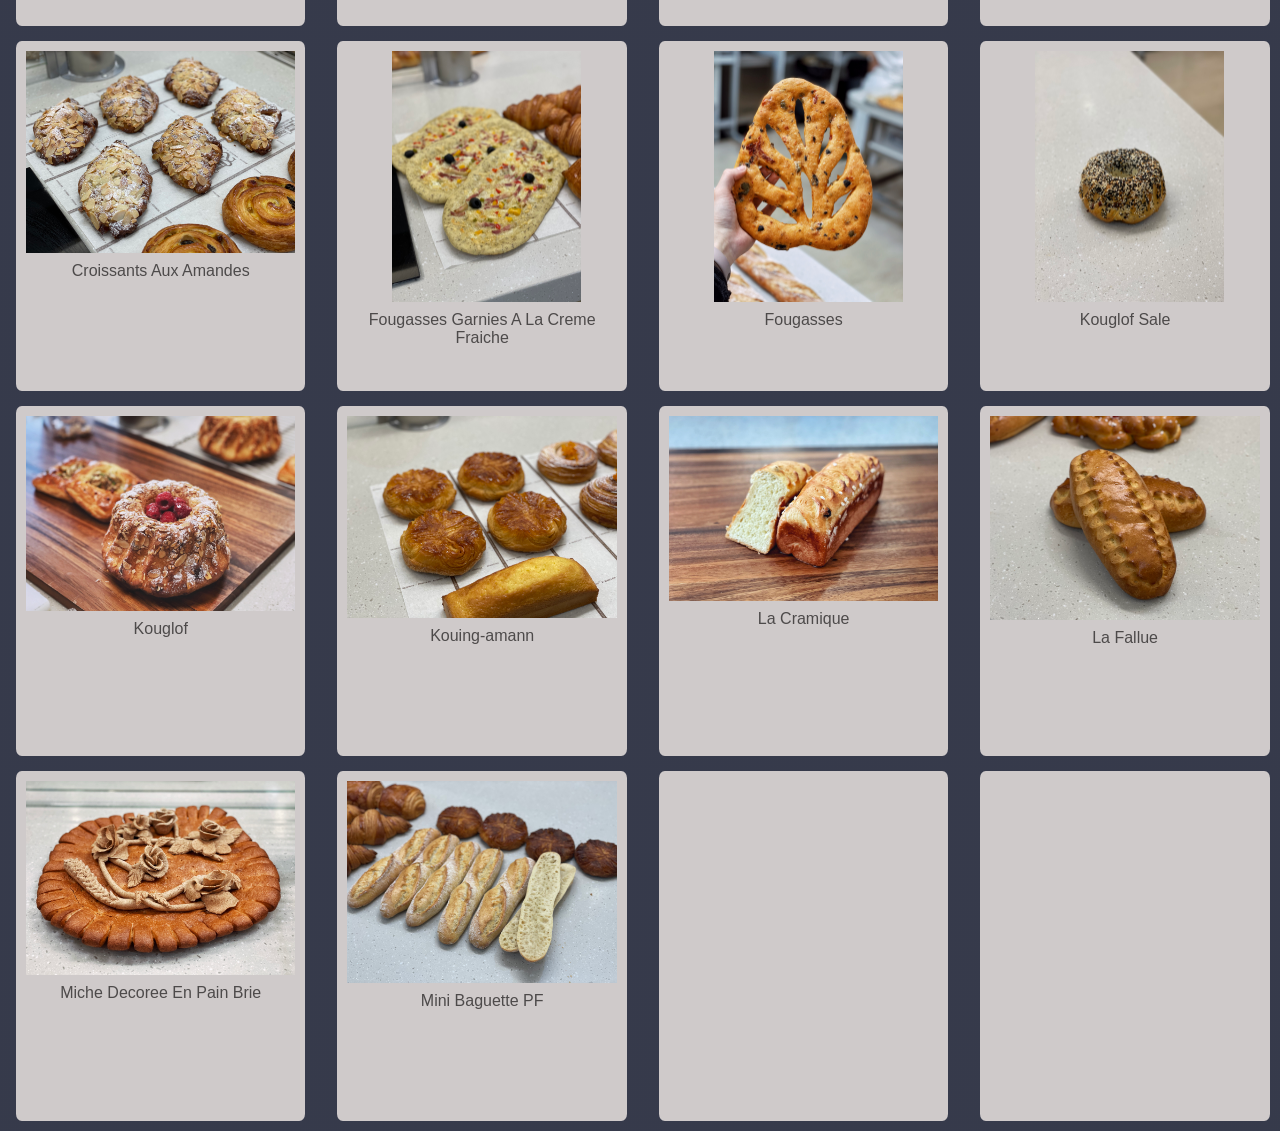
==== commit 6832eff8: "update" ====
--- a/hobbies/baking.html
+++ b/hobbies/baking.html
@@ -29,7 +29,7 @@
                     <img src="../images/bread/Le_Cordon_Bleu.jpeg" height="80%" width="auto">
                     <div class="layer">
                         <h3>Le Cordon Bleu</h3>
-                        <p><a href="#bread-recipe">My Bread Recipe</a></p>                     
+                        <p><a href="#bread-recipe">Find Out</a></p>                     
                     </div>
                 </div>
                 <div class="bake">
@@ -47,7 +47,7 @@
 
     <div id="bread-recipe">
 
-        <h2>My Bread Recipe</h2>
+        <h2>My Bread</h2>
         <hr>
         <h4 style="color:antiquewhite">From Le Cordon Bleu</h4>
         
